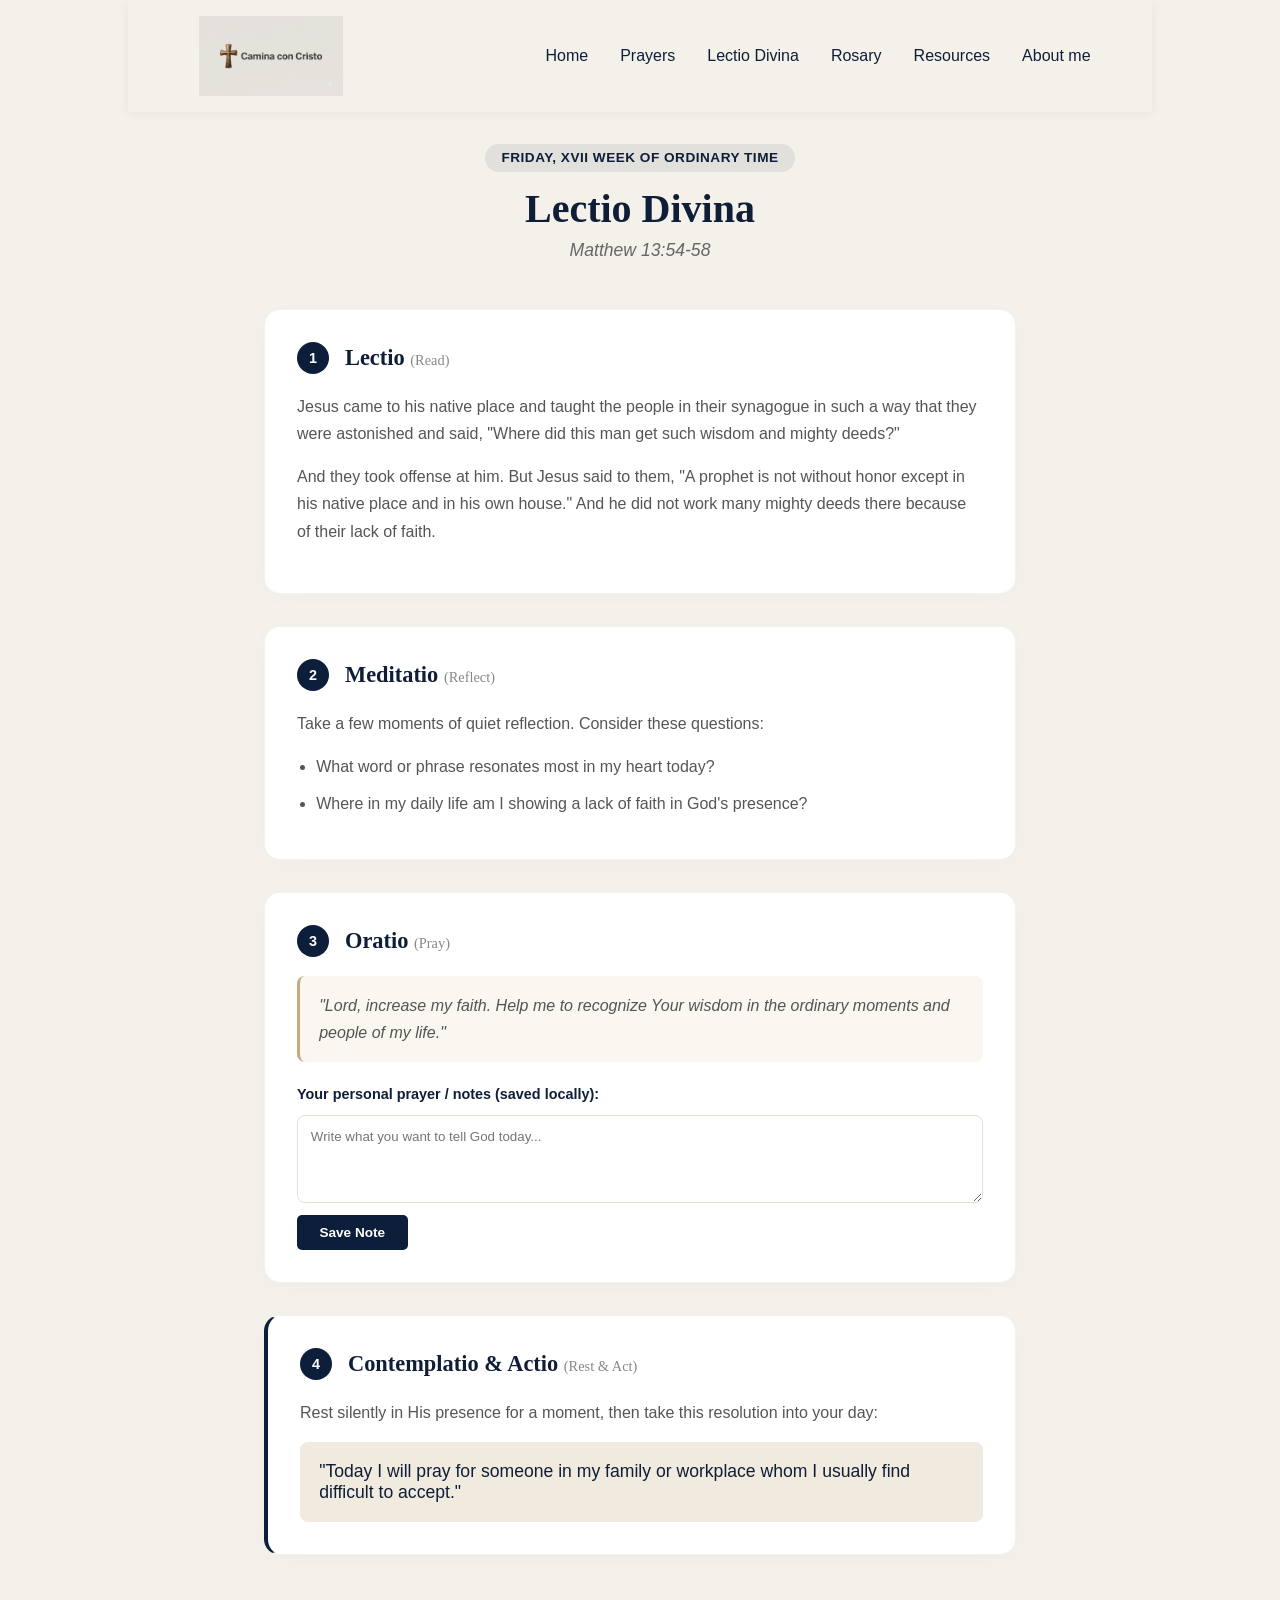
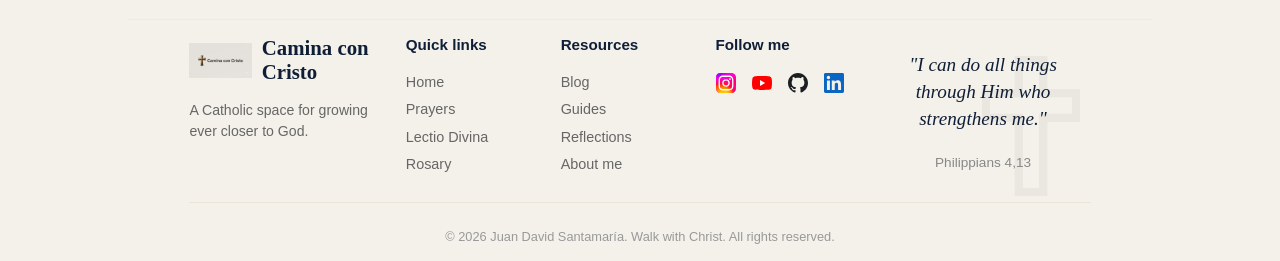
==== lectio.html @ 147d9ec5 "refactor(ui): fix links navigation menu and create page lectio divine" ====
<!DOCTYPE html>
<html lang="en">
  <head>
    <meta charset="UTF-8" />
    <meta name="viewport" content="width=device-width, initial-scale=1.0" />
    <title>Lectio Divina - Daily Catholic Prayer</title>
    <link rel="stylesheet" href="./css/styles.css" />
    <link rel="stylesheet" href="./css/lectio.css">
  </head>
<body class="container">

  <!-- HEADER / NAVBAR -->
    <header class="item header-nav">
      <img
        src="/assets/images/logo/logo.png"
        alt="Walk with Cristo"
        class="header-logo"
      />
      <!-- Botón de hamburguesa que solo se verá en pantallas chicas -->
      <button class="menu-toggle" aria-label="Abrir menú">&#9776;</button>
      <nav class="header-nav-menu">
        <ul>
          <li><a href="./index.html">Home</a></li>
          <li><a href="./prayers.html">Prayers</a></li>
          <li><a href="./lectio.html">Lectio Divina</a></li>
          <li><a href="./rosary.html">Rosary</a></li>
          <li><a href="./resources.html">Resources</a></li>
          <li>
            <a href="https://jdsg.netlify.app/" target="_blank">About me</a>
          </li>
        </ul>
      </nav>
    </header>

  <main class="lectio-main">
    <!-- HERO SECTION -->
    <section class="lectio-hero">
      <span class="liturgical-badge" id="liturgical-date">Friday, XVII Week of Ordinary Time</span>
      <h1>Lectio Divina</h1>
      <p class="scripture-ref" id="gospel-ref">Matthew 13:54-58</p>
    </section>

    <!-- CONTAINER DE PASOS -->
    <div class="lectio-container">

      <!-- PASO 1: LECTIO -->
      <section class="lectio-step-card">
        <div class="step-header">
          <span class="step-number">1</span>
          <h2>Lectio <small>(Read)</small></h2>
        </div>
        <div class="step-content" id="gospel-text">
          <p>Jesus came to his native place and taught the people in their synagogue in such a way that they were astonished and said, "Where did this man get such wisdom and mighty deeds?"</p>
          <p>And they took offense at him. But Jesus said to them, "A prophet is not without honor except in his native place and in his own house." And he did not work many mighty deeds there because of their lack of faith.</p>
        </div>
      </section>

      <!-- PASO 2: MEDITATIO -->
      <section class="lectio-step-card">
        <div class="step-header">
          <span class="step-number">2</span>
          <h2>Meditatio <small>(Reflect)</small></h2>
        </div>
        <div class="step-content">
          <p>Take a few moments of quiet reflection. Consider these questions:</p>
          <ul class="reflection-list" id="meditation-questions">
            <li>What word or phrase resonates most in my heart today?</li>
            <li>Where in my daily life am I showing a lack of faith in God's presence?</li>
          </ul>
        </div>
      </section>

      <!-- PASO 3: ORATIO -->
      <section class="lectio-step-card">
        <div class="step-header">
          <span class="step-number">3</span>
          <h2>Oratio <small>(Pray)</small></h2>
        </div>
        <div class="step-content">
          <p class="guided-prayer" id="prayer-guide">
            "Lord, increase my faith. Help me to recognize Your wisdom in the ordinary moments and people of my life."
          </p>
          <div class="journal-box">
            <label for="personal-notes">Your personal prayer / notes (saved locally):</label>
            <textarea id="personal-notes" rows="4" placeholder="Write what you want to tell God today..."></textarea>
            <button id="save-notes-btn" class="btn-dark">Save Note</button>
          </div>
        </div>
      </section>

      <!-- PASO 4: CONTEMPLATIO -->
      <section class="lectio-step-card highlight-step">
        <div class="step-header">
          <span class="step-number">4</span>
          <h2>Contemplatio & Actio <small>(Rest & Act)</small></h2>
        </div>
        <div class="step-content">
          <p>Rest silently in His presence for a moment, then take this resolution into your day:</p>
          <blockquote class="action-resolution" id="action-resolution">
            "Today I will pray for someone in my family or workplace whom I usually find difficult to accept."
          </blockquote>
        </div>
      </section>

    </div>
  </main>

    <footer>
      <!-- Contenedor principal de las 5 columnas -->
      <div class="footer-container">
        <!-- Columna 1: Brand -->
        <div class="footer-col footer-brand">
          <div class="brand-header">
            <img src="/assets/images/logo/logo.png" alt="walk with Christ" />
            <h3>Camina con Cristo</h3>
          </div>
          <p>A Catholic space for growing ever closer to God.</p>
        </div>

        <!-- Columna 2: Quick Links -->
        <div class="footer-col">
          <h4>Quick links</h4>
          <ul>
            <li><a href="#home">Home</a></li>
            <li><a href="#prayers">Prayers</a></li>
            <li><a href="#lectio">Lectio Divina</a></li>
            <li><a href="#rosary">Rosary</a></li>
          </ul>
        </div>

        <!-- Columna 3: Resources -->
        <div class="footer-col">
          <h4>Resources</h4>
          <ul>
            <li>
              <a href="https://blogjdsg.netlify.app/" target="_blank">Blog</a>
            </li>
            <li><a href="#guides">Guides</a></li>
            <li><a href="#reflections">Reflections</a></li>
            <li>
              <a href="https://jdsg.netlify.app/" target="_blank">About me</a>
            </li>
          </ul>
        </div>

        <!-- Columna 4: Social Media -->
        <div class="footer-col">
          <h4>Follow me</h4>
          <ul class="social-links">
            <li>
              <a href=""
                ><img
                  src="/assets/images/icons/instagram-icon.svg"
                  alt="Instagram"
              /></a>
            </li>
            <li>
              <a href=""
                ><img src="/assets/images/icons/youtube.svg" alt="Youtube"
              /></a>
            </li>
            <li>
              <a href=""
                ><img src="/assets/images/icons/github_light.svg" alt="Github"
              /></a>
            </li>
            <li>
              <a href=""
                ><img src="/assets/images/icons/linkedin.svg" alt="Linkedin"
              /></a>
            </li>
          </ul>
        </div>

        <!-- Columna 5: Quote con la cruz de fondo -->
        <div class="footer-col footer-quote">
          <blockquote>
            "I can do all things through Him who strengthens me."
          </blockquote>
          <p class="quote-author">Philippians 4,13</p>
          <!-- Imagen de la cruz posicionada en marca de agua -->
          <img
            src="/assets/images/icons/cross.png"
            alt="cross watermark"
            class="watermark-cross"
          />
        </div>
      </div>

      <!-- Barra de copyright inferior -->
      <div class="footer-bottom">
        <small
          >© 2026 Juan David Santamaría. Walk with Christ. All rights
          reserved.</small
        >
      </div>
    </footer>

</body>
</html>
---- css/styles.css ----
:root {
    /* Colores base extraídos de la imagen */
    --color-fondo: #F4F1EA;
    /* Crema suave y cálido que se ve en el background general */
    --color-texto-dark: #0F1E36;
    /* Azul marino profundo (casi negro) usado en títulos y menús */
    --color-oro-bronce: #C5A880;
    /* Tono oro/bronce sagrado para la cruz y acentos importantes */

    /* Colores adicionales para botones y contenedores */
    --color-primary-button: #0C1E3A;
    /* El color azul oscuro del botón "Unirme al camino" */
    --color-primary-button-hover: #05101f;
    --color-blanco: #FFFFFF;
    /* Para las tarjetas y contenedores limpios */
    --color-texto-secundario: #555555;
    /* Gris para textos de párrafos legibles */

    /* NUEVO: grises que estaban sueltos por el archivo sin variable */
    --color-gris-medio: #666666;
    --color-gris-suave: #888888;
    --color-gris-claro-linea: #E6DFD3;
    /* línea del divider-cross */
    --color-icono-bg: #F0EADF;
    --color-prayer-card-bg: #FAF6F0;

    /* NUEVO: tipografías repetidas como string literal, ahora en variable */
    --font-titulo: 'Playfair Display', serif;
    --font-cuerpo: 'Segoe UI', Tahoma, Geneva, Verdana, sans-serif;

    /* NUEVO: valores que se repetían igual en varias tarjetas */
    --shadow-card: 0 4px 20px rgba(0, 0, 0, 0.02);
    --card-max-height: 340px;
    --section-padding: 1rem 6%;
    --radius-card: 16px;
}

* {
    margin: 0;
    padding: 0;
    box-sizing: border-box;
    /* Clave: evita que los bordes sumen tamaño al contenedor */
}
html{
    scroll-behavior: smooth;
}

body {
    background-color: var(--color-fondo);
    color: var(--color-texto-secundario);
    font-family: var(--font-cuerpo);
}

.container {
    display: grid;
    max-width: 1024px;
    margin: 0 auto;
    /* minmax evita que el header/footer colapsen si el texto es grande */
    /* 1fr (fracción) toma TODO el espacio restante de forma dinámica */
    grid-template-rows: minmax(60px, auto) 1fr minmax(60px, auto);
    /* min-height en vez de height fijo. Si hay mucho contenido, la página crece y no se rompe */
    min-height: 100vh;
    width: 100%;
    /* Evita bugs de scroll horizontal que a veces da el 100vw con el scrollbar */
}

/* Eliminado: .item { border: 5px solid #00bcd4; }
   Era una regla de debug (borde cian) que no aportaba nada al diseño final.
   Si la seguís usando en el HTML y la necesitás, avisame y la recupero. */

/* ==========================================================================
   HEADER / NAVIGATION SHIELD
   ========================================================================== */

.header-nav {
    display: flex;
    justify-content: space-between;
    /* Envía el logo a la izquierda y el menú a la derecha */
    align-items: center;
    /* Centra verticalmente el logo y los enlaces */
    padding: var(--section-padding);
    background-color: var(--color-fondo);
    box-shadow: 0 2px 10px rgba(0, 0, 0, 0.05);
    /* Sombra sutil inferior */
}

/* Por defecto en Desktop: Ocultamos el botón de hamburguesa */
.menu-toggle {
    display: none;
    background: none;
    border: none;
    font-size: 2rem;
    cursor: pointer;
    color: var(--color-texto-secundario);
}

/* El contenedor del menú (nav) */
.header-nav-menu {
    /* Ancho máximo para que en pantallas gigantes los enlaces no se dispersen demasiado */
    max-width: 700px;
    width: 100%;
}

.header-nav-menu ul {
    display: flex;
    justify-content: flex-end;
    /* Alinea los enlaces hacia la derecha */
    gap: 2rem;
    list-style: none;
    /* Mata los puntos negros por defecto de la lista (•) */
}

.header-logo {
    height: 80px;
    width: auto;
    object-fit: contain;
    /* Evita que la imagen se estire feo o se pixele */
    vertical-align: middle;
    margin-left: 10px;
}

.header-nav-menu a {
    text-decoration: none;
    color: var(--color-texto-dark);
    font-size: 1rem;
    font-weight: 500;
    transition: color 0.3s ease;
}

.header-nav-menu a:hover {
    color: var(--color-oro-bronce);
}


/* ==========================================================================
   HERO / SECTION MAIN
   ========================================================================== */
.hero {
    position: relative;
    overflow: hidden;
    min-height: 480px;
    display: flex;
    align-items: center;
}

.hero-image {
    position: absolute;
    inset: 0;
    width: 100%;
    height: 100%;
    object-fit: cover;
}

.hero-image img {
    width: 100%;
    height: 100%;
    object-fit: cover;
}

.hero-image::before {
    content: "";
    position: absolute;
    inset: 0;
    background: linear-gradient(to left,
            transparent 45%,
            rgba(255, 255, 255, .85) 75%,
            #ffffff 100%);
}

.hero::before {
    content: "";
    position: absolute;
    inset: 0;
    background: linear-gradient(90deg,
            var(--color-fondo) 0%,
            rgba(247, 242, 234, .98) 25%,
            rgba(247, 242, 234, .70) 45%,
            rgba(247, 242, 234, .25) 60%,
            transparent 80%);
    z-index: 1;
}

.hero-content {
    position: relative;
    z-index: 2;
    width: 50%;
    padding-left: 4rem;
    display: flex;
    flex-direction: column;
    gap: 1rem;
    /* Espaciado uniforme entre los elementos (H1, P, Botones) */
}

.hero-content h1 {
    font-size: 3rem;
    font-weight: 700;
    line-height: 1.1;
    margin-bottom: 0.5rem;
    color: var(--color-texto-dark);
    font-family: var(--font-titulo);
}

.hero-content h1 span {
    color: var(--color-oro-bronce);
}

.hero-content p {
    font-size: 1.1rem;
    line-height: 1.6;
    color: var(--color-texto-secundario);
    max-width: 90%;
    /* Evita que el texto se estire demasiado a lo ancho */
}

.hero-buttons {
    display: flex;
    align-items: center;
    gap: 1rem;
    margin-top: 1rem;
    margin-bottom: 1.5rem;
}

/* NUEVO: base compartida por TODOS los botones "dark" del sitio
   (antes .hero-buttons button:first-child y .btn-dark tenían las
   mismas 6 propiedades duplicadas). Ahora se agrupan acá y cada uno
   solo agrega lo que lo hace distinto (flecha, tamaño, hover). */
.hero-buttons a,
.btn-dark,
.btn-secondary {
    text-decoration: none; /* ELIMINA EL SUBRAYADO */
    font-weight: 600;
    border-radius: 5px;
    cursor: pointer;
    transition: all 0.3s ease;
    font-family: var(--font-cuerpo);
    padding: 0.8rem 2rem;
    font-size: 1rem;
}

.hero-buttons button {
    padding: 0.8rem 2rem;
    font-size: 1rem;
    text-transform: none;
}

.hero-buttons a:first-child,
.btn-dark {
    background-color: var(--color-primary-button);
    color: var(--color-blanco);
    border: none;
}

.hero-buttons a:first-child:hover,
.btn-dark:hover {
    background-color: var(--color-primary-button-hover);
}

.hero-buttons a:first-child::after {
    content: " \2192";
    /* Flecha -> */
    margin-left: 0.5rem;
    font-weight: bold;
}

.hero-buttons a:last-child {
    background-color: transparent;
    color: var(--color-texto-dark);
    border: 2px solid var(--color-texto-dark);
}

.hero-buttons a:last-child:hover {
    background-color: rgba(15, 30, 54, 0.05);
    border-color: var(--color-primary-button);
}

.hero-content p:last-child {
    font-size: 0.9rem;
    color: #777;
    display: flex;
    align-items: center;
    gap: 0.5rem;
}

.hero-content p:last-child::before {
    content: "\2764";
    /* Corazón negro relleno ❤ */
    color: #333;
    font-size: 1.1rem;
}


/* ==========================================================================
   FEATURE SECTION / TU CAMINO DIARIO CON DIOS
   ========================================================================== */

.feature {
    padding: var(--section-padding);
    background-color: var(--color-fondo);
    display: flex;
    flex-direction: column;
    align-items: center;
    gap: 3rem;
}

.feature h2 {
    font-family: var(--font-titulo);
    color: var(--color-texto-dark);
    font-size: 1.8rem;
    font-weight: 700;
    text-align: center;
}

.feature-grid {
    display: grid;
    grid-template-columns: repeat(4, 1fr);
    gap: 2rem;
    width: 100%;
    max-width: 1200px;
}

.feature-card {
    display: flex;
    align-items: center;
    gap: 1.2rem;
}

/* Estilos para envolver el link dentro del article */
.feature-card-link {
    display: flex;
    align-items: center;
    flex-direction: column;
    gap: 1.2rem;
    text-decoration: none;
    color: inherit;
    width: 100%;
    padding: 1rem;
    border-radius: 12px;
    transition: transform 0.2s ease, background-color 0.2s ease, box-shadow 0.2s ease;
}

/* Micro-interacción al pasar el mouse */
.feature-card-link:hover {
    transform: translateY(-4px);
    background-color: var(--color-blanco);
    box-shadow: var(--shadow-card);
}

.icon-container {
    background-color: var(--color-icono-bg);
    width: 70px;
    height: 70px;
    border-radius: 15px;
    display: flex;
    align-items: center;
    justify-content: center;
    flex-shrink: 0;
    /* Evita que el contenedor del icono se aplaste si el texto es largo */
}

.icon-container img {
    width: 35px;
    height: 35px;
    object-fit: contain;
}

.card-text {
    display: flex;
    flex-direction: column;
    gap: 0.3rem;
    text-align: center;
}

.card-text h3 {
    color: var(--color-texto-dark);
    font-size: 1.05rem;
    font-weight: 700;
    font-family: var(--font-cuerpo);
}

.card-text p {
    color: var(--color-gris-medio);
    font-size: 0.9rem;
    line-height: 1.3;
}

/* ==========================================================================
   DAILY FEATURED SECTION (HOY ES UN NUEVO DÍA / ORACIÓN)
   ========================================================================== */
.content-featured {
    padding: var(--section-padding);
    background-color: var(--color-fondo);
    display: grid;
    grid-template-columns: 2.1fr 1fr;
    /* Distribución asimétrica: 68% para la tarjeta grande, 32% para la oración */
    gap: 1.5rem;
    max-width: 1100px;
    margin: 0 auto;
}

.main-card-wrapper {
    background-color: var(--color-blanco);
    border-radius: var(--radius-card);
    display: flex;
    overflow: hidden;
    position: relative;
    box-shadow: var(--shadow-card);
    max-height: var(--card-max-height);
}

.content-card {
    width: 50%;
    padding: 2rem;
    display: flex;
    flex-direction: column;
    justify-content: center;
    z-index: 2;
    /* Por encima del desvanecimiento */
}

.card-image-bg {
    width: 50%;
    position: relative;
}

.card-image-bg img {
    width: 100%;
    height: 100%;
    object-fit: cover;
}

.card-image-bg::before {
    content: "";
    position: absolute;
    inset: 0;
    background: linear-gradient(to right, var(--color-blanco) 0%, rgba(255, 255, 255, 0) 40%);
    z-index: 1;
}

/* LIMPIEZA: acá había 6 redefiniciones sucesivas de .divider-cross
   (cada una un intento distinto para lograr "línea - cruz - línea").
   Solo la última se aplicaba realmente por cascada; el resto era
   código muerto. Se deja una única definición, funcional y clara. */
.divider-cross {
    text-align: center;
    position: relative;
    height: 20px;
    margin: 0.5rem 0;
}

.divider-cross::before {
    content: "";
    position: absolute;
    top: 50%;
    left: 0;
    right: 0;
    height: 1px;
    background-color: var(--color-gris-claro-linea);
    z-index: 1;
}

.divider-cross::after {
    content: "\2020";
    /* Cruz superpuesta que tapa la línea al centro */
    position: relative;
    z-index: 2;
    background-color: var(--color-blanco);
    padding: 0 10px;
    color: var(--color-oro-bronce);
    font-size: 1.2rem;
    font-family: var(--font-titulo);
}

.content-card h3,
.content-prayer-day h3 {
    font-family: var(--font-titulo);
    color: var(--color-texto-dark);
    font-size: 1.5rem;
    margin-bottom: 0.2rem;
}

.content-card blockquote {
    font-size: 0.95rem;
    color: var(--color-texto-dark);
    line-height: 1.4;
    font-style: normal;
    margin-bottom: 0.4rem;
}

.scripture-source {
    font-size: 0.85rem;
    color: var(--color-gris-suave);
    margin-bottom: 1.2rem;
}

/* Botón estilizado idéntico al Hero (props compartidas ahora arriba, ver .btn-dark) */
.btn-dark {
    padding: 0.6rem 1.4rem;
    font-size: 0.85rem;
    align-self: flex-start;
    /* Evita que el botón se estire a lo ancho */
}

.content-prayer-day {
    background-color: var(--color-blanco);
    border-radius: var(--radius-card);
    padding: 2rem 1.5rem;
    display: flex;
    flex-direction: column;
    align-items: center;
    text-align: center;
    justify-content: space-between;
    box-shadow: var(--shadow-card);
    max-height: var(--card-max-height);
}

.content-prayer-day p {
    color: var(--color-texto-dark);
    font-size: 0.95rem;
    line-height: 1.5;
    margin: auto 0;
    /* Centra el bloque verticalmente */
}

.bottom-cross::before {
    content: "\2020";
    color: var(--color-oro-bronce);
    font-size: 1.8rem;
    font-weight: 700;
}

/* ==========================================================================
   POPULAR PRAYERS SECTION (ORACIONES POPULARES)
   ========================================================================== */
.popular-prayers {
    padding: 3rem 6%;
    background-color: var(--color-fondo);
    display: flex;
    flex-direction: column;
    align-items: center;
    gap: 2.5rem;
    max-width: 1200px;
    margin: 0 auto;
}


.popular-prayers h2 {
    font-family: var(--font-titulo);
    color: var(--color-texto-dark);
    font-size: 1.8rem;
    font-weight: 700;
    text-align: center;
}

.prayers-grid {
    display: grid;
    grid-template-columns: repeat(5, 1fr);
    gap: 1.2rem;
    width: 100%;
}

.prayer-card {
    background-color: var(--color-prayer-card-bg);
    border-radius: 12px;
    padding: 2rem 1rem;
    display: flex;
    flex-direction: column;
    align-items: center;
    justify-content: center;
    gap: 1.5rem;
    transition: transform 0.2s ease, box-shadow 0.2s ease;
    cursor: pointer;
}

.prayer-card:hover {
    transform: translateY(-3px);
    box-shadow: 0 5px 15px rgba(0, 0, 0, 0.03);
}

.prayer-card img {
    height: 45px;
    width: auto;
    object-fit: contain;
}

.prayer-card p {
    color: var(--color-texto-dark);
    font-size: 0.95rem;
    font-weight: 700;
    font-family: var(--font-cuerpo);
    text-align: center;
    white-space: nowrap;
    /* Evita que el texto se rompa en dos líneas si es corto */
}

.popular-prayers .btn-dark {
    display: flex;
    /* necesario para que align-items funcione */
    align-items: center;
    justify-content: center;
    align-self: center;
    /* pisa el align-self: flex-start heredado, si lo querés centrado en el eje del padre */
}

/* ==========================================================================
   RESOURCES AND BLOG SECTION
   ========================================================================== */

.resources-blog {
    padding: 2rem 6%;
    background-color: var(--color-fondo);
    display: grid;
    /* Repartición asimétrica: 58% para recursos, 42% para blog */
    grid-template-columns: 1.4fr 1fr;
    gap: 2rem;
    max-width: 1200px;
    margin: 0 auto;
    align-items: start;
}

/* --- ESTILOS COMPARTIDOS POR AMBOS CONTENEDORES GRANDES --- */
.resource-container,
.blog-container {
    background-color: var(--color-blanco);
    border-radius: 16px;
    padding: 2rem;
    box-shadow: 0 4px 20px rgba(0, 0, 0, 0.01);
}

.resource-container h2,
.blog-header h2 {
    font-family: 'Playfair Display', serif;
    color: var(--color-texto-dark);
    font-size: 1.4rem;
    font-weight: 700;
    margin-bottom: 1.5rem;
}

/* --- BLOQUE RECURSOS (IZQUIERDA - VERTICAL) --- */
.resources-grid {
    display: grid;
    grid-template-columns: repeat(3, 1fr);
    /* 3 columnas perfectas */
    gap: 1rem;
}

.resource-item {
    background-color: var(--color-blanco);
    border: 1px solid #F5EFE6;
    /* Borde ultra sutil para simular la tarjeta interna */
    border-radius: 12px;
    overflow: hidden;
    display: flex;
    flex-direction: column;
}

.resource-item img {
    width: 100%;
    height: 120px;
    object-fit: cover;
    /* Recorta la foto sin deformarla */
}

.resource-text {
    padding: 1rem 0.8rem;
    display: flex;
    flex-direction: column;
    gap: 0.4rem;
}

.resource-text h3 {
    font-family: 'Segoe UI', sans-serif;
    color: var(--color-texto-dark);
    font-size: 1rem;
    font-weight: 700;
}

.resource-text p {
    color: #777777;
    font-size: 0.85rem;
    line-height: 1.4;
}

/* --- BLOQUE BLOG (DERECHA - HORIZONTAL) --- */
.blog-header {
    display: flex;
    justify-content: space-between;

}

.blog-link {
    color: var(--color-texto-dark);
    font-size: 0.85rem;
    font-weight: 600;
    text-decoration: underline;
}

.blog-item {
    display: flex;
    /* Alinea imagen a la izquierda, texto a la derecha */
    gap: 1.2rem;
    margin-bottom: 1.2rem;
    align-items: center;
}

.blog-item:last-of-type {
    margin-bottom: 0;
    /* Quita el margen al último para que no rompa el padding */
}

.blog-img-wrapper {
    width: 100px;
    height: 70px;
    border-radius: 8px;
    overflow: hidden;
    flex-shrink: 0;
    /* Evita que el contenedor de la imagen colapse */
}

.blog-img-wrapper img {
    width: 100%;
    height: 100%;
    object-fit: cover;
}


.blog-text {
    display: flex;
    flex-direction: column;
    gap: 0.2rem;
}

.blog-text h3 {
    color: var(--color-texto-dark);
    font-size: 0.95rem;
    font-weight: 700;
}

.blog-text p {
    color: #666666;
    font-size: 0.85rem;
    line-height: 1.4;
}

.blog-item-date {
    font-size: 0.78rem !important;
    color: #999999 !important;
    margin-top: 0.1rem;
}

/* ==========================================================================
   NEWSLETTER SECTION
   ========================================================================== */

.newsletter {
    background-color: #0F1E36;
    /* Azul oscuro profundo idéntico a la UI */
    border-radius: 16px;
    padding: 2.5rem 3.5rem;
    display: flex;
    justify-content: space-between;
    /* Empuja textos a la izquierda y form a la derecha */
    align-items: center;
    max-width: 1100px;
    margin: 2rem auto;
    /* Separa de la sección anterior y centra en la pantalla */
    gap: 2rem;
}

/* Contenedor izquierdo: Icono + Textos */
.newsletter-left {
    display: flex;
    align-items: center;
    gap: 1.5rem;
    flex: 1;
    /* Permite que tome el espacio disponible de forma fluida */
}

.newsletter-icon {
    width: 60px;
    height: 60px;
    object-fit: contain;
    flex-shrink: 0;
    /* Evita que el icono se deforme */
}

.newsletter-text {
    display: flex;
    flex-direction: column;
    gap: 0.3rem;
}

.newsletter-text h3 {
    color: var(--color-blanco);
    font-family: 'Playfair Display', serif;
    font-size: 1.5rem;
    font-weight: 600;
}

.newsletter-text p {
    color: #BACAD6;
    /* Gris azulado claro para excelente legibilidad sobre fondo oscuro */
    font-size: 0.9rem;
    line-height: 1.4;
    max-width: 420px;
    /* Evita que el párrafo se estire demasiado */
}

/* Contenedor derecho: Formulario */
.newsletter-form {
    display: flex;
    align-items: center;
    gap: 1rem;
    /* Espaciado entre el input y el botón */
    flex-shrink: 0;
}

/* El campo de texto para el correo */
#newsletter-email {
    background-color: var(--color-blanco);
    border: none;
    border-radius: 8px;
    padding: 0.9rem 1.2rem;
    font-size: 0.9rem;
    width: 320px;
    /* Ancho fijo para mantener la proporción de la maqueta */
    color: var(--color-texto-dark);
    outline: none;
}

#newsletter-email::placeholder {
    color: #999999;
}

/* Botón dorado / bronce */
.btn-gold {
    background-color: #D4A343;
    /* Dorado ocre de la imagen */
    color: var(--color-blanco);
    border: none;
    border-radius: 8px;
    padding: 0.9rem 2rem;
    font-size: 0.9rem;
    font-weight: 600;
    cursor: pointer;
    transition: background-color 0.2s ease;
    white-space: nowrap;
}

.btn-gold:hover {
    background-color: #B8872F;
    /* Oscurece sutilmente al pasar el cursor */
}

.newsletter-icon {
    width: 60px;
    height: 60px;
    object-fit: contain;
    flex-shrink: 0;

    /* HACK: Convierte el icono negro a blanco de forma nativa */
    filter: invert(100%) brightness(200%);
}

/* ==========================================================================
   FOOTER COMPONENT
   ========================================================================== */

footer {
    background-color: var(--color-fondo);
    /* Crema de fondo */
    padding: 1rem 6% 1rem 6%;
    border-top: 1px solid #F0EAE1;
    font-family: 'Segoe UI', sans-serif;
}

/* Contenedor Grid para distribuir las 5 columnas */
.footer-container {
    display: grid;
    /* La primera y última columna toman más espacio; las del medio son iguales */
    grid-template-columns: 1.2fr 0.8fr 0.8fr 0.8fr 1.4fr;
    gap: 2rem;
    max-width: 1200px;
    margin: 0 auto;
    align-items: start;
}

.footer-col {
    display: flex;
    flex-direction: column;
    gap: 1rem;
}

/* --- COLUMNA 1: LOGO Y TEXTO --- */
.brand-header {
    display: flex;
    align-items: center;
    gap: 0.6rem;
}

.brand-header img {
    height: 35px;
    width: auto;
}

.brand-header h3 {
    font-family: 'Playfair Display', serif;
    color: var(--color-texto-dark);
    font-size: 1.3rem;
    font-weight: 700;
}

.footer-brand p {
    color: #666666;
    font-size: 0.88rem;
    line-height: 1.5;
    max-width: 240px;
}

/* --- COLUMNAS 2 y 3: LISTAS DE ENLACES --- */
.footer-col h4 {
    color: var(--color-texto-dark);
    font-size: 0.95rem;
    font-weight: 700;
    margin-bottom: 0.2rem;
}

.footer-col ul {
    list-style: none;
    padding: 0;
    margin: 0;
    display: flex;
    flex-direction: column;
    gap: 0.6rem;
}

.footer-col ul li a {
    color: #666666;
    text-decoration: none;
    font-size: 0.9rem;
    transition: color 0.2s ease;
}

.footer-col ul li a:hover {
    color: var(--color-oro-bronce);
}

/* --- COLUMNA 4: REDES SOCIALES --- */
.social-links {
    flex-direction: row !important;
    /* Rompe la lista vertical a horizontal */
    gap: 1rem !important;
}

.social-links img {
    width: 20px;
    height: 20px;
    object-fit: contain;
    transition: transform 0.2s ease;
}

.social-links img:hover {
    transform: scale(1.15);
}

/* --- COLUMNA 5: CITA CON MARCA DE AGUA --- */
.footer-quote {
    position: relative;
    /* Base para posicionar la cruz de fondo */
    text-align: center;
    padding: 1rem;
    justify-content: center;
    align-items: center;
}

.footer-quote blockquote {
    font-family: 'Playfair Display', serif;
    color: var(--color-texto-dark);
    font-size: 1.2rem;
    line-height: 1.4;
    font-style: italic;
    z-index: 2;
    /* Por encima de la cruz */
    max-width: 280px;
}

.quote-author {
    font-size: 0.85rem;
    color: #888888;
    margin-top: 0.4rem;
    z-index: 2;
}

/* El hack de la marca de agua con la cruz */
.watermark-cross {
    position: absolute;
    right: -10px;
    bottom: -10px;
    height: 140px;
    width: auto;
    opacity: 0.04;
    /* Opacidad ultra baja para que simule el fondo de la imagen */
    pointer-events: none;
    /* Evita que estorbe al clickear texto */
    z-index: 1;
}

/* --- BARRA INFERIOR DE COPYRIGHT --- */
.footer-bottom {
    margin-top: 1rem;
    border-top: 1px solid #EAE3D8;
    padding-top: 1.5rem;
    text-align: center;
}

.footer-bottom small {
    color: #999999;
    font-size: 0.8rem;
}


/* Reutilizamos el fondo y estructura modal */
.prayer-modal-content {
    background-color: #ffffff;
    width: 90%;
    max-width: 550px;
    border-radius: 12px;
    padding: 2rem;
    position: relative;
    box-shadow: 0 10px 30px rgba(0,0,0,0.3);
}

/* ==========================================================================
   MODAL DE ORACIONES (HOME)
   ========================================================================== */

/* Contenedor Overlay que cubre toda la pantalla */
.video-modal,
.prayer-modal {
    position: fixed;
    top: 0;
    left: 0;
    width: 100vw;
    height: 100vh;
    background-color: rgba(0, 0, 0, 0.75); /* Fondo oscuro semitransparente */
    backdrop-filter: blur(4px);            /* Difuminado suave */
    z-index: 99999;                        /* Queda por encima de todo el sitio */
    display: none;                         /* Oculto por defecto */
    justify-content: center;
    align-items: center;
    padding: 1rem;
}

/* Estado activo cuando JS lo abre */
.video-modal.open,
.prayer-modal.open {
    display: flex !important;
}

/* Tarjeta interna del Modal */
.prayer-modal-content {
    background-color: var(--color-blanco);
    width: 90%;
    max-width: 550px;
    border-radius: var(--radius-card, 12px);
    padding: 2.5rem 2rem 2rem 2rem;
    position: relative;
    box-shadow: 0 10px 30px rgba(0, 0, 0, 0.3);
    max-height: 90vh;
    overflow-y: auto; /* Scroll si el texto de la oración es muy largo */
}

/* Botón de cierre 'X' */
.close-video-modal {
    position: absolute;
    top: 15px;
    right: 20px;
    background: transparent;
    border: none;
    font-size: 2rem;
    font-weight: bold;
    color: var(--color-texto-dark);
    cursor: pointer;
    line-height: 1;
    transition: color 0.2s ease;
}

.close-video-modal:hover {
    color: var(--color-oro-bronce);
}

/* Ajuste Responsive para Celulares */
@media (max-width: 600px) {
    .prayer-modal-content {
        padding: 2rem 1.2rem 1.5rem 1.2rem;
    }
}




/* ==========================================================================
   MEDIA QUERY: PANTALLAS MENORES A 780px (Tablets y Móviles)
   ========================================================================== */
@media (max-width: 780px) {

    .menu-toggle {
        display: block;
        max-width: 320px;
    }

    .header-nav-menu {
        display: none;
        /* Oculto por defecto hasta que pinchen la hamburguesa */
        max-width: 320px;
        position: absolute;
        top: 70px;
        left: 0;
        width: 100%;
        background-color: var(--color-fondo);
        box-shadow: 0px 4px 10px rgba(0, 0, 0, 0.1);
        z-index: 100;
        /* Asegura que quede por encima de las imágenes del main */
    }

    .header-nav-menu ul {
        flex-direction: column;
        align-items: center;
        padding: 2rem 0;
        gap: 1.5rem;
    }

    /* Clase utilitaria para cuando el menú esté activo (se activa con JavaScript) */
    .header-nav-menu.active {
        display: block;
    }
}

@media (max-width: 1024px) {

    .feature-grid {
        grid-template-columns: repeat(2, 1fr);
        gap: 2.5rem;
    }

    .prayers-grid {
        grid-template-columns: repeat(3, 1fr);
        gap: 1.5rem;
    }

    .resources-blog {
        grid-template-columns: 1fr;
        /* Colapsa a una sola columna vertical */
    }

    .footer-container {
        grid-template-columns: repeat(3, 1fr);
        /* Pasa a 3 columnas en tablets */
        gap: 3rem 1.5rem;
    }

    .footer-quote {
        grid-column: span 2;
        /* La cita se estira para ocupar espacio libre */
        text-align: left;
        align-items: flex-start;
    }

    .watermark-cross {
        right: 20px;
    }
}

@media (max-width: 600px) {

    .feature-grid {
        grid-template-columns: 1fr;
        gap: 2rem;
    }

    .prayers-grid {
        grid-template-columns: repeat(2, 1fr);
        gap: 1rem;
    }

    .prayer-card {
        padding: 1.5rem 0.5rem;
    }

    .footer-container {
        grid-template-columns: 1fr;
        /* Una sola columna en celulares */
        gap: 2rem;
        text-align: center;
        justify-items: center;
    }

    .brand-header,
    .footer-quote {
        align-items: center;
        text-align: center;
    }

    .footer-quote {
        grid-column: span 1;
    }

    .watermark-cross {
        left: 50%;
        transform: translateX(-50%);
        bottom: 0;
    }
}


/* --- RESPONSIVE --- */
@media (max-width: 900px) {
    .content-featured {
        grid-template-columns: 1fr;
        /* Colapsa a una sola columna en pantallas pequeñas */
    }

    .main-card-wrapper {
        flex-direction: column;
    }

    .content-card,
    .card-image-bg {
        width: 100%;
    }

    .card-image-bg {
        height: 250px;
    }

    .card-image-bg::before {
        background: linear-gradient(to bottom, var(--color-blanco) 0%, rgba(255, 255, 255, 0) 50%);
    }
}

@media (max-width: 650px) {
    .resources-grid {
        grid-template-columns: 1fr;
        /* Tarjetas de recursos una debajo de otra en celulares */
    }

    .blog-item {
        flex-direction: column;
        /* El ítem del blog se vuelve vertical en pantallas muy chicas */
        align-items: flex-start;
    }

    .blog-img-wrapper {
        width: 100%;
        height: 150px;
    }
}

@media (max-width: 968px) {
    .newsletter {
        flex-direction: column;
        /* Se apila verticalmente en pantallas medianas */
        text-align: center;
        padding: 2.5rem 2rem;
    }

    .newsletter-left {
        flex-direction: column;
        /* Icono arriba, texto abajo */
        justify-content: center;
    }

    .newsletter-text p {
        max-width: 100%;
    }

    .newsletter-form {
        width: 100%;
        flex-direction: column;
        /* Input y botón uno abajo del otro en móviles */
    }

    #newsletter-email {
        width: 100%;
        /* Toma todo el ancho disponible */
    }

    .btn-gold {
        width: 100%;
        /* Botón de ancho completo para facilitar clics en móviles */
    }
}
---- css/lectio.css ----
/* ==========================================================================
   LECTIO DIVINA PAGE STYLES
   ========================================================================== */

.lectio-main {
    max-width: 800px;
    margin: 0 auto;
    padding: 2rem 1.5rem 4rem 1.5rem;
}

.lectio-hero {
    text-align: center;
    margin-bottom: 3rem;
}

.liturgical-badge {
    display: inline-block;
    background-color: rgba(15, 30, 54, 0.08);
    color: var(--color-texto-dark);
    padding: 0.4rem 1rem;
    border-radius: 20px;
    font-size: 0.85rem;
    font-weight: 600;
    text-transform: uppercase;
    letter-spacing: 0.5px;
    margin-bottom: 0.8rem;
}

.lectio-hero h1 {
    font-family: var(--font-titulo);
    font-size: 2.5rem;
    color: var(--color-texto-dark);
    margin-bottom: 0.5rem;
}

.scripture-ref {
    font-size: 1.1rem;
    color: var(--color-gris-medio);
    font-style: italic;
}

/* Layout de Tarjetas de Pasos */
.lectio-container {
    display: flex;
    flex-direction: column;
    gap: 2rem;
}

.lectio-step-card {
    background-color: var(--color-blanco);
    border-radius: var(--radius-card);
    padding: 2rem;
    box-shadow: var(--shadow-card);
    border: 1px solid rgba(0, 0, 0, 0.05);
}

.highlight-step {
    border-left: 4px solid var(--color-primary-button);
}

.step-header {
    display: flex;
    align-items: center;
    gap: 1rem;
    margin-bottom: 1.2rem;
}

.step-number {
    background-color: var(--color-primary-button);
    color: var(--color-blanco);
    width: 32px;
    height: 32px;
    border-radius: 50%;
    display: flex;
    align-items: center;
    justify-content: center;
    font-weight: bold;
    font-size: 0.9rem;
}

.step-header h2 {
    font-family: var(--font-titulo);
    font-size: 1.4rem;
    color: var(--color-texto-dark);
    margin: 0;
}

.step-header h2 small {
    font-size: 0.9rem;
    color: var(--color-gris-suave);
    font-weight: normal;
}

.step-content p {
    line-height: 1.7;
    color: var(--color-texto-secundario);
    margin-bottom: 1rem;
}

.reflection-list {
    padding-left: 1.2rem;
    line-height: 1.8;
}

.reflection-list li {
    margin-bottom: 0.5rem;
    color: var(--color-texto-secundario);
}

.guided-prayer {
    font-style: italic;
    background-color: var(--color-prayer-card-bg);
    padding: 1rem 1.2rem;
    border-radius: 8px;
    border-left: 3px solid var(--color-oro-bronce);
}

/* Journaling Box */
.journal-box {
    margin-top: 1.5rem;
    display: flex;
    flex-direction: column;
    gap: 0.8rem;
}

.journal-box label {
    font-size: 0.9rem;
    font-weight: 600;
    color: var(--color-texto-dark);
}

.journal-box textarea {
    width: 100%;
    padding: 0.8rem;
    border-radius: 8px;
    border: 1px solid var(--color-gris-claro-linea);
    font-family: var(--font-cuerpo);
    resize: vertical;
    outline: none;
}

.journal-box textarea:focus {
    border-color: var(--color-primary-button);
}

.action-resolution {
    font-size: 1.1rem;
    font-weight: 500;
    color: var(--color-texto-dark);
    background-color: var(--color-icono-bg);
    padding: 1.2rem;
    border-radius: 8px;
    margin: 0;
}
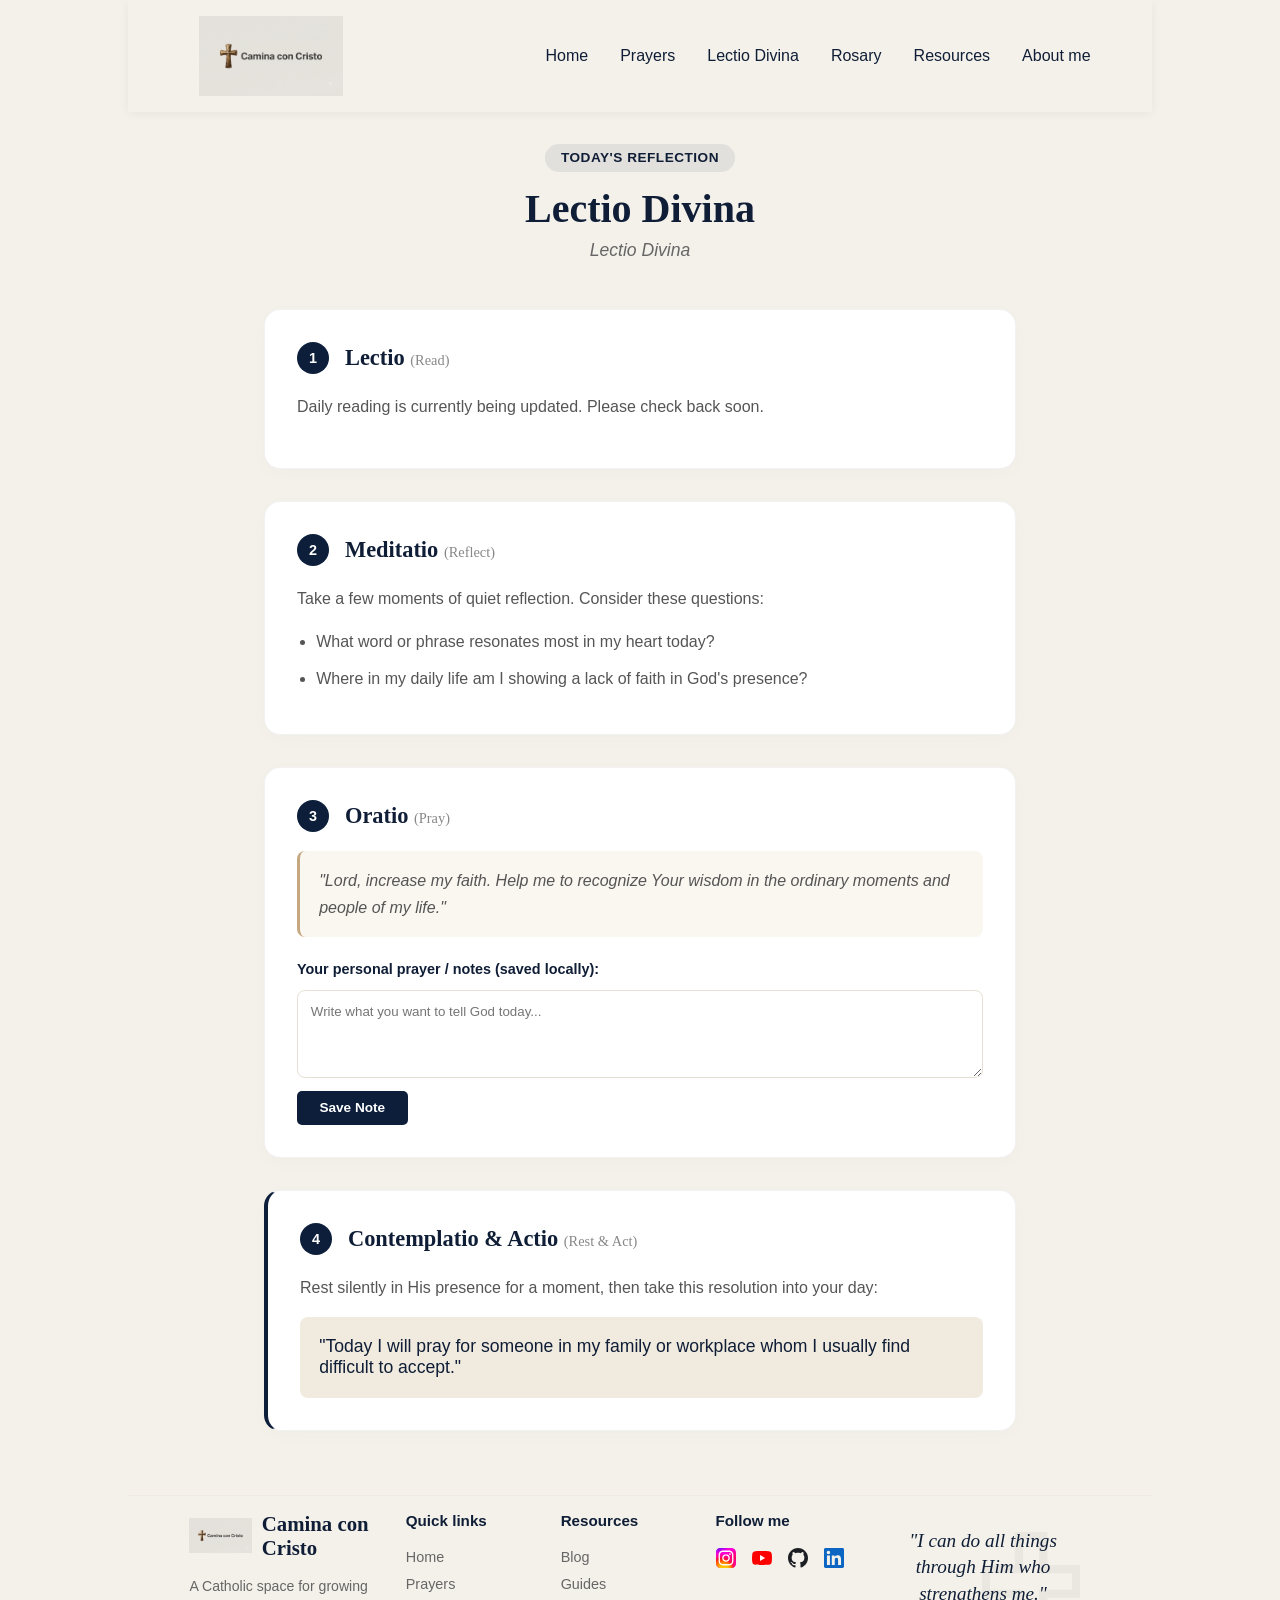
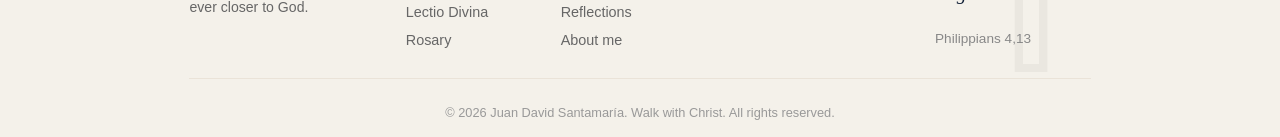
==== commit 0ffd4704: "feat(lectio): add dynamic data loading from json" ====
--- a/lectio.html
+++ b/lectio.html
@@ -195,6 +195,6 @@
         >
       </div>
     </footer>
-
+<script src="./assets/js/lectio.js"></script>
 </body>
 </html>
